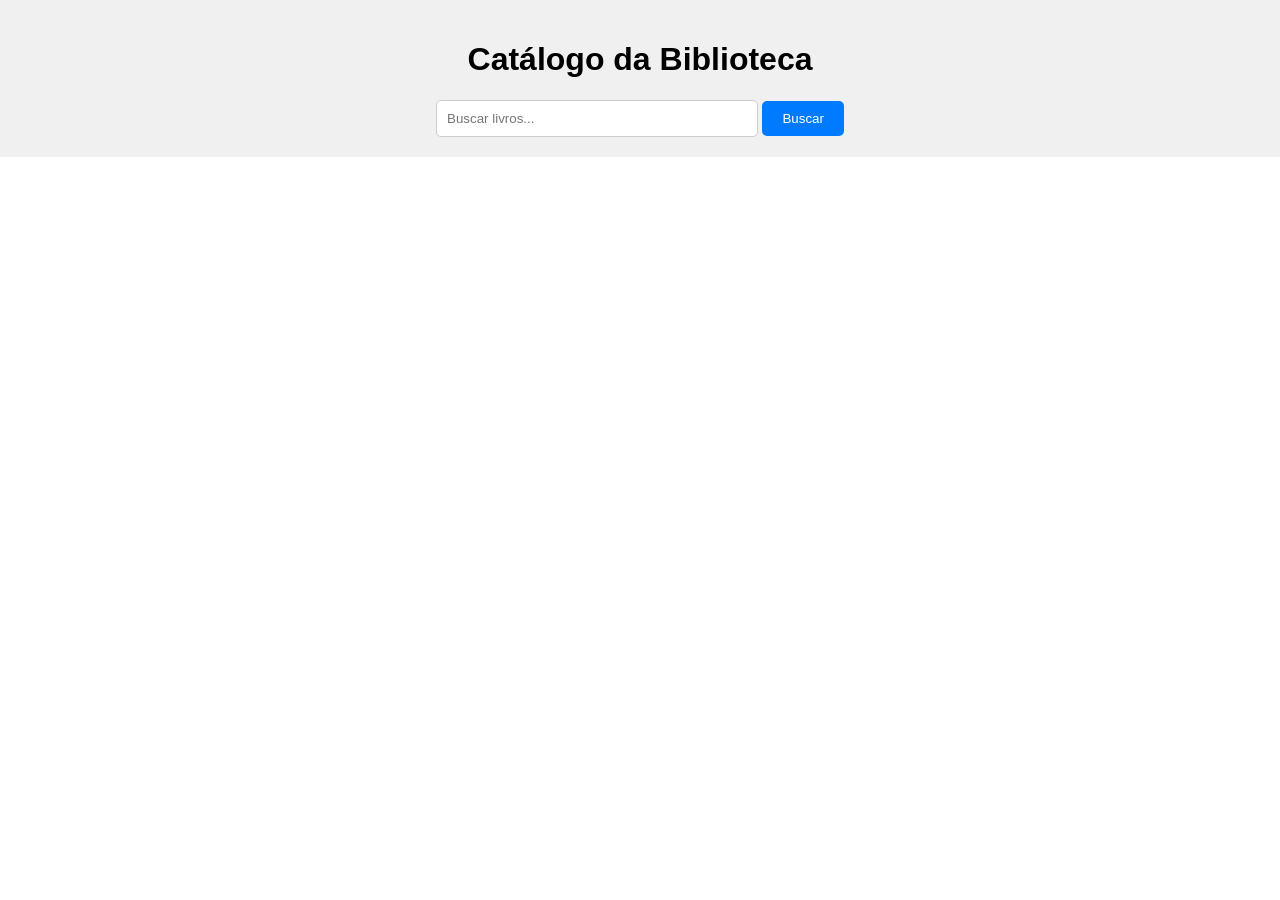
==== index.html @ 13377c87 "Add files via upload" ====
<!DOCTYPE html>

<html lang="pt-BR">

<head>

    <meta charset="UTF-8">
    <meta name="viewport" content="width=device-width, initial-scale=1.0">
    <title>Catálogo da Biblioteca</title>
    <link rel="stylesheet" href="style.css">

</head>

<body>

    <header>

        <h1>Catálogo da Biblioteca</h1>
        <input type="text" id="searchInput" placeholder="Buscar livros...">
        <button id="searchButton">Buscar</button>

    </header>

    <main id="bookList"> </main>

    <script src="script.js"></script>

</body>

</html>
---- style.css ----
body {
    font-family: sans-serif;
    margin: 0;
    padding: 0;
}


header {
    background-color: #f0f0f0;
    padding: 20px;
    text-align: center;
}

#searchInput {
    padding: 10px;
    width: 300px;
    border: 1px solid #ccc;
    border-radius: 5px;
}

#searchButton {
    padding: 10px 20px;
    background-color: #007bff;
    color: white;
    border: none;
    border-radius: 5px;
    cursor: pointer;
}

#bookList {
    display: flex;
    flex-wrap: wrap;
    justify-content: center;
    padding: 20px;
}

.book {
    width: 200px;
    margin: 20px;
    padding: 10px;
    border: 1px solid #ccc;
    border-radius: 5px;
    text-align: center;
}

.book img {
    max-width: 150px;
    height: auto;
}

#bookDetails {
    padding: 20px;
}

#bookDetails img {
    max-width: 300px;
    height: auto;
}

.popup {
    position: fixed;
    top: 0;
    left: 0;
    width: 100%;
    height: 100%;
    background-color: rgba(0, 0, 0, 0.5);
    display: flex;
    justify-content: center;
    align-items: center;
}

.popup-content {
    background-color: white;
    padding: 20px;
    border-radius: 5px;
    max-width: 600px;
    position: relative;
}

.popup-content img {
    max-width: 200px;
    height: auto;
}

.close-popup {
    position: absolute;
    top: 10px;
    right: 10px;
    padding: 5px 10px;
    background-color: #ccc;
    border: none;
    border-radius: 3px;
    cursor: pointer;
}
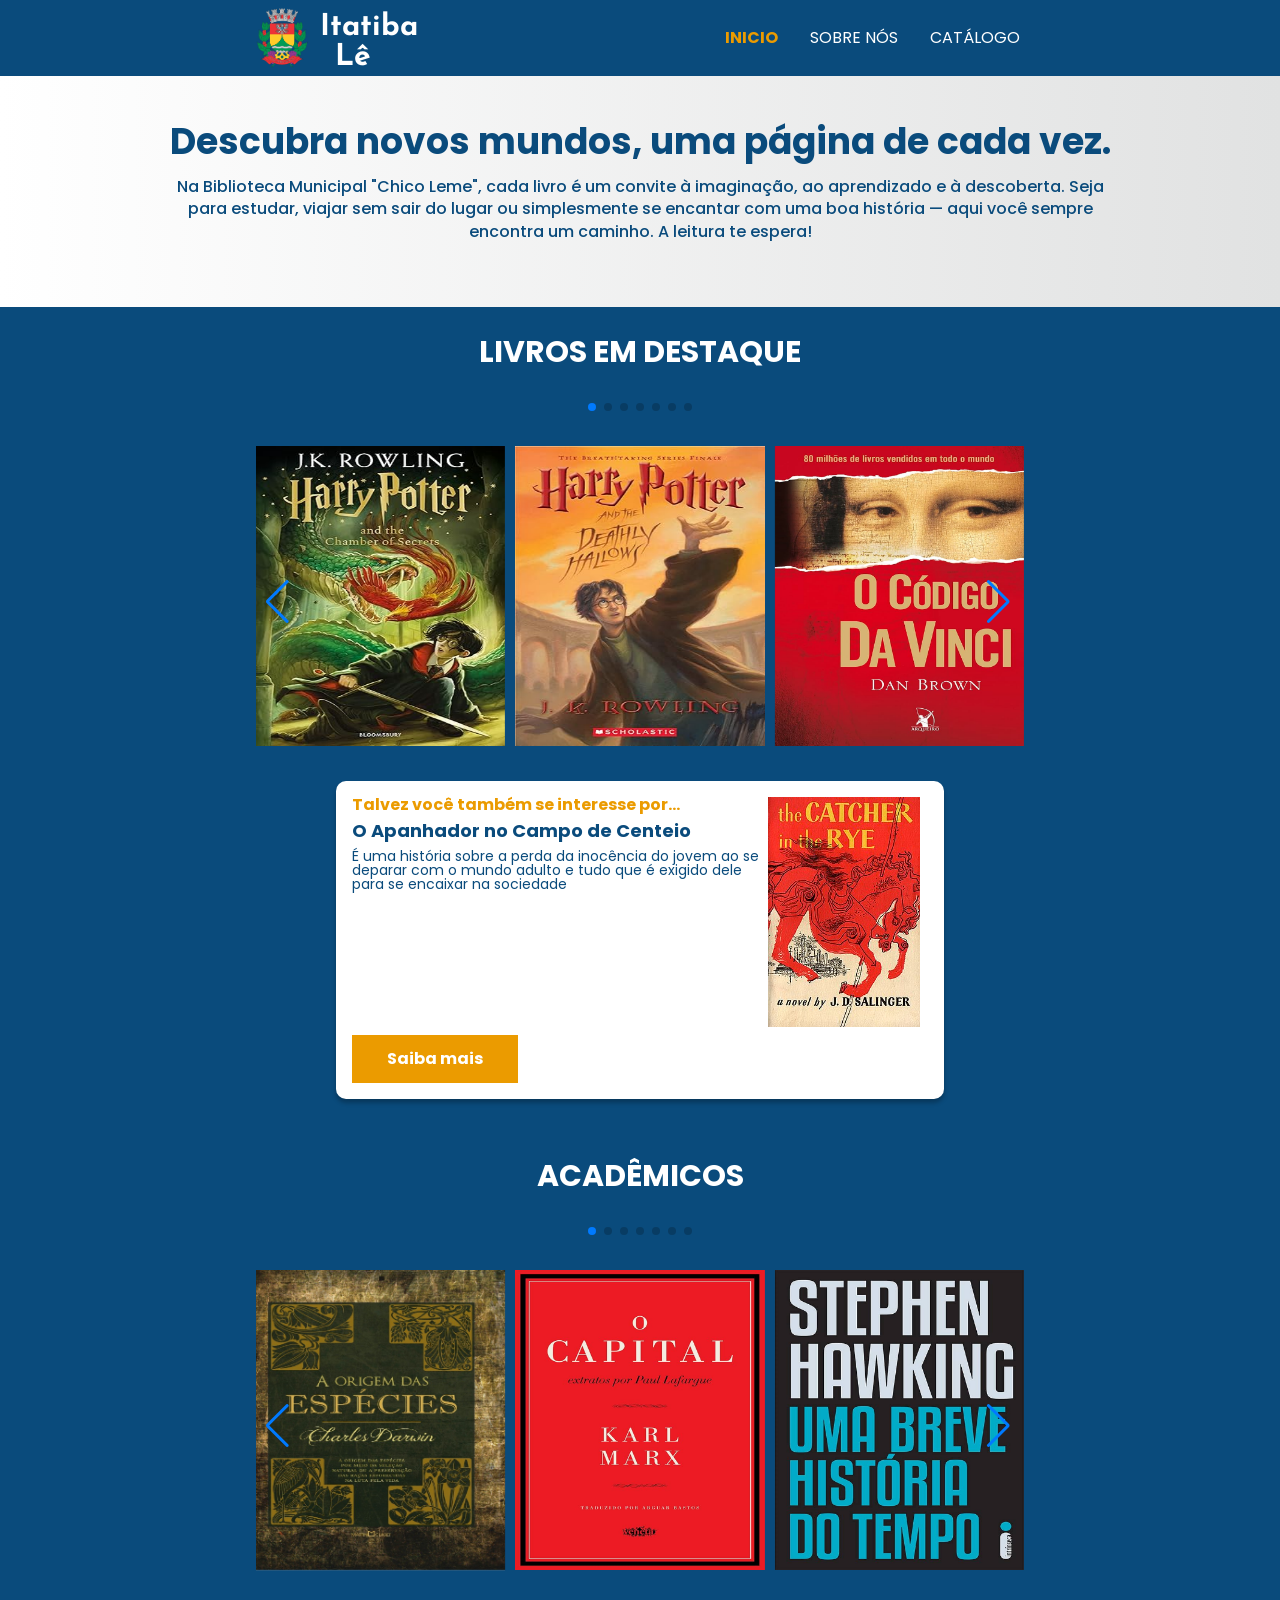
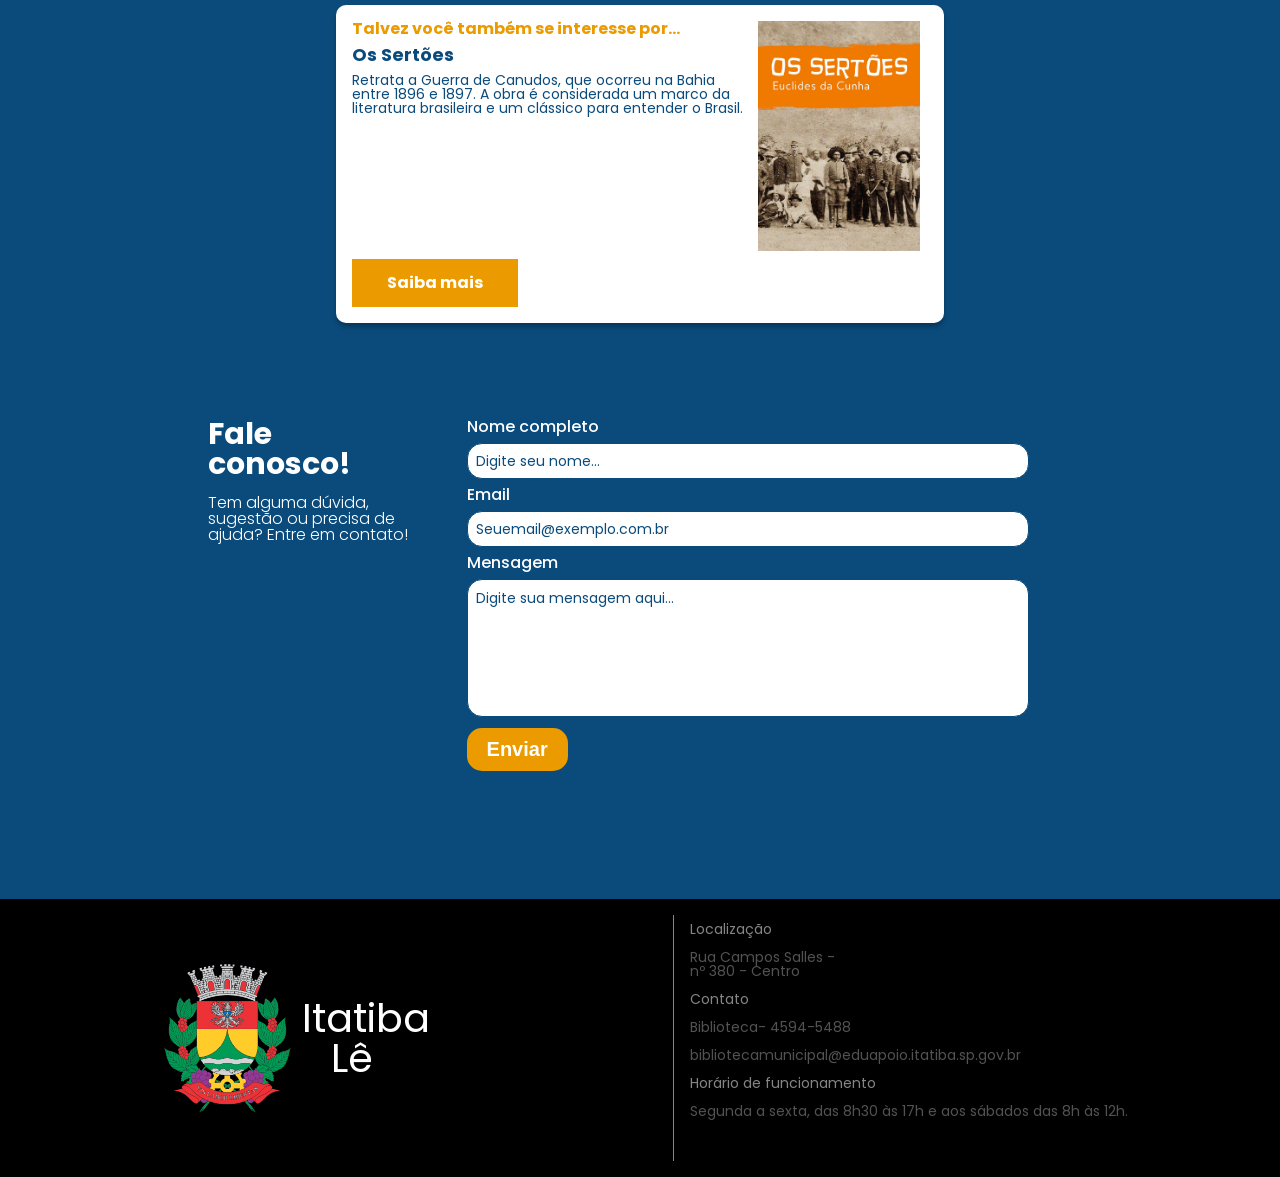
==== commit c1d4efb8: "PROJETO PI 3" ====
--- a/index.html
+++ b/index.html
@@ -1,30 +1,235 @@
 <!DOCTYPE html>
-
-<html lang="pt-BR">
-
+<html lang="pt-br">
 <head>
-
     <meta charset="UTF-8">
     <meta name="viewport" content="width=device-width, initial-scale=1.0">
-    <title>Catálogo da Biblioteca</title>
+    <title>Itatiba Lê</title>
+    <link rel="stylesheet" href="https://cdn.jsdelivr.net/npm/swiper@11/swiper-bundle.min.css"/>
+    <link rel="stylesheet" href="reset.css">
     <link rel="stylesheet" href="style.css">
-
+    <link rel="preconnect" href="https://fonts.googleapis.com">
+    <link rel="preconnect" href="https://fonts.gstatic.com" crossorigin>
+    <link href="https://fonts.googleapis.com/css2?family=Inter:ital,opsz@0,14..32;1,14..32&family=Montserrat:ital@0;1&family=Poppins:ital,wght@0,100;0,200;0,300;0,400;0,500;0,600;0,700;0,800;0,900;1,100;1,200;1,300;1,400;1,500;1,600;1,700;1,800;1,900&display=swap" rel="stylesheet">
+    <link href="https://fonts.googleapis.com/css2?family=Inter:ital,opsz@0,14..32;1,14..32&family=Josefin+Sans:ital,wght@0,100..700;1,100..700&family=Montserrat:ital@0;1&family=Poppins:ital,wght@0,100;0,200;0,300;0,400;0,500;0,600;0,700;0,800;0,900;1,100;1,200;1,300;1,400;1,500;1,600;1,700;1,800;1,900&display=swap" rel="stylesheet">
 </head>
-
 <body>
-
-    <header>
-
-        <h1>Catálogo da Biblioteca</h1>
-        <input type="text" id="searchInput" placeholder="Buscar livros...">
-        <button id="searchButton">Buscar</button>
-
+    <header class="cabecalho">
+        <div class="container">
+            <input type="checkbox" id="menu" class="container__botao">
+            <label for="menu">
+                <span class="cabecalho__menu-hamburguer" class="container__imagem"></span>
+            </label>
+            <ul class="lista-menu">
+                <li class="lista__menu__item">
+                    <a href="index.html" class="lista__menu__link" style="color: var(--cor-laranja);font-weight: 700;">Inicio</a>
+                </li>
+                <li class="lista__menu__item">
+                    <a href="sobreNos.html" class="lista__menu__link">Sobre nós</a>
+                </li>
+                <li class="lista__menu__item">
+                    <a href="catalogo.html" class="lista__menu__link">Catálogo</a>
+                </li>
+            </ul>
+            <img src="imagens/logo.png" alt="logo da prefeitura de Itatiba" class="container__imagem">
+            <h1 class="container__titulo"><b class="container__titulo--negrito">Itatiba</b> Lê</h1>
+        </div>
+        <ul class="opções">
+            <input type="checkbox" id="opções-menu" class="opções__botão">
+            <li class="opções__item"><a href="index.html" class="opções__link" style="color: var(--cor-laranja);font-weight: 700;">Inicio</a></li>
+            <li class="opções__item"><a href="sobreNos.html" class="opções__link">Sobre nós</a></li>
+            <li class="opções__item"><a href="catalogo.html" class="opções__link">Catálogo</a></li>
+        </ul>
     </header>
 
-    <main id="bookList"> </main>
-
-    <script src="script.js"></script>
-
+   <section class="banner">
+    <h2 class="banner__titulo">Descubra novos mundos, uma página de cada vez.</h2>
+    <p class="banner__texto">Na Biblioteca Municipal "Chico Leme", cada livro é um convite à imaginação, ao aprendizado e à descoberta. Seja para estudar, viajar sem sair do lugar ou simplesmente se encantar com uma boa história — aqui você sempre encontra um caminho. A leitura te espera!</p>
+
+   </section>
+
+   <section class="carrossel">
+        <h2 class="carrossel__titulo">Livros em destaque</h2>
+        <div class="carrossel__container">
+            <div class="swiper">
+                <!-- If we need pagination -->
+                <div class="swiper-pagination"></div>
+                <!-- Additional required wrapper -->
+                <div class="swiper-wrapper">
+                <!-- Slides -->
+                <div class="swiper-slide"><img src="img/harry potter secrets.jpg" alt="..."></div>
+                <div class="swiper-slide"><img src="img/harry potter hallows.jpg" alt="..."></div>
+                <div class="swiper-slide"><img src="img/codigo de da vinci.jpg" alt="..."></div>
+                <div class="swiper-slide"><img src="img/o menino do pijama listrado.jpg" alt="..."></div>
+                <div class="swiper-slide"><img src="img/dom quixote.jpg" alt="..."></div>
+                <div class="swiper-slide"><img src="img/pequeno principe.jpg" alt="..."></div>
+                <div class="swiper-slide"><img src="img/O Alquimista.jpg" alt="..."></div>
+                <div class="swiper-slide"><img src="img/senhor dos aneis.jpg" alt="..."></div>
+                <div class="swiper-slide"><img src="img/o hobbit.jpg" alt="..."></div>
+                </div>
+            
+            
+                <!-- If we need navigation buttons -->
+                <div class="swiper-button-prev"></div>
+                <div class="swiper-button-next"></div>
+            </div>
+
+            <div class="card">
+                <div class="card__descricao">
+                    <div class="descricao">
+                        <h3 class="descricao__titulo">Talvez você também se interesse por...</h3>
+                        <h2 class="descricao__titulo-livro">O Apanhador no Campo de Centeio</h2>
+                        <p class="descricao__texto">É uma história sobre a perda da inocência do jovem ao se deparar com o mundo adulto e tudo que é exigido dele para se encaixar na sociedade</p>
+                    </div>
+                    <img src="img/campo de centeio.jpg" alt="" class="descricao__imagem">
+                </div>
+                <div class="card__botoes">
+                    <a href="https://pt.wikipedia.org/wiki/The_Catcher_in_the_Rye" class="botoes__ancora">Saiba mais</a>
+                </div>
+            </div>
+        </div>
+   </section>
+
+   <section class="carrossel_secundario">
+        <h2 class="carrossel__titulo">Acadêmicos</h2>
+        <div class="carrossel__container">
+            <div class="swiper">
+                <!-- If we need pagination -->
+                <div class="swiper-pagination"></div>
+                <!-- Additional required wrapper -->
+                <div class="swiper-wrapper">
+                <!-- Slides -->
+                <div class="swiper-slide"><img src="img/academico - 1.jpg" alt="..." class="imgg"></div>
+                <div class="swiper-slide"><img src="img/academico - 2.jpg" alt="..." class="imgg"></div>
+                <div class="swiper-slide"><img src="img/academico - 3.jpg" alt="..."></div>
+                <div class="swiper-slide"><img src="img/academico - 4.webp" alt="..."></div>
+                <div class="swiper-slide"><img src="img/academico - 5.webp" alt="..."></div>
+                <div class="swiper-slide"><img src="img/academico - 6.jpg" alt="..."></div>
+                <div class="swiper-slide"><img src="img/academico - 7.webp" alt="..."></div>
+                <div class="swiper-slide"><img src="img/academico - 9.jpg" alt="..."></div>
+                <div class="swiper-slide"><img src="img/academico - 10.jpg" alt="..."></div>
+                </div>
+            
+            
+                <!-- If we need navigation buttons -->
+                <div class="swiper-button-prev"></div>
+                <div class="swiper-button-next"></div>
+            </div>
+
+            <div class="card">
+                <div class="card__descricao">
+                    <div class="descricao">
+                        <h3 class="descricao__titulo">Talvez você também se interesse por...</h3>
+                        <h2 class="descricao__titulo-livro">Os Sertões</h2>
+                        <p class="descricao__texto">Retrata a Guerra de Canudos, que ocorreu na Bahia entre 1896 e 1897. A obra é considerada um marco da literatura brasileira e um clássico para entender o Brasil.  </p>
+                    </div>
+                    <img src="img/academico - 8.jpg" alt="" class="descricao__imagem">
+                </div>
+                <div class="card__botoes">
+                    <a href="https://pt.wikipedia.org/wiki/Os_Sertões" class="botoes__ancora">Saiba mais</a>
+                </div>
+            </div>
+        </div>
+   </section>
+
+   <section class="contato">
+    <div class="contato__descrição">
+        <h2 class="contato__titulo">Fale conosco!</h2>
+        <p class="contato__texto">Tem alguma dúvida, sugestão ou precisa de ajuda? Entre em contato!</p>
+    </div>
+
+    <form id="formContato" action="https://formsubmit.co/itatibale@gmail.com" method="POST">
+        <input type="hidden" name="_captcha" value="false">
+        <input type="hidden" name="_template" value="table">
+
+        <label for="contato__nome">Nome completo</label>
+        <input type="text" id="contato__nome" name="nome" class="contato__input" placeholder="Digite seu nome..." required>
+
+        <label for="contato__email">Email</label>
+        <input type="email" id="contato__email" name="email" class="contato__input" placeholder="Seuemail@exemplo.com.br" required>
+
+        <label for="contato__mensagem">Mensagem</label>
+        <textarea cols="70" rows="10" id="contato__mensagem" name="mensagem" class="contato__input" placeholder="Digite sua mensagem aqui..." required></textarea>
+
+        <input type="submit" value="Enviar" class="enviar">
+        <section class="mensagem-positivo">
+            <div id="mensagemSucesso" class="mensagem-oculta">
+                <span class="icone">✅</span>
+                <p>Sua mensagem foi enviada com sucesso!</p>
+            </div>
+            </section>
+    </form>
+
+    <!-- MENSAGEM DE SUCESSO -->
+    
+</section>
+
+<script>
+    const form = document.getElementById('formContato');
+    const mensagem = document.getElementById('mensagemSucesso');
+
+    form.addEventListener('submit', function (e) {
+        e.preventDefault();
+
+        const dados = new FormData(form);
+
+        fetch(form.action, {
+            method: 'POST',
+            body: dados,
+            headers: {
+                'Accept': 'application/json'
+            }
+        })
+        .then(response => {
+            if (response.ok) {
+                form.reset();
+                mensagem.style.display = 'flex';
+            } else {
+                alert('Erro ao enviar. Tente novamente.');
+            }
+        })
+        .catch(error => {
+            alert('Erro de conexão. Verifique sua internet.');
+        });
+    });
+</script>
+
+
+   <footer class="rodape">
+        <div class="logoRodape">
+            <img src="imagens/logo.png" alt="">
+            <h1>Itatiba Lê</h1>
+        </div>
+
+        <ul class="lista__rodape">
+            <li class="lista__rodape__titulo">Localização</li>
+            <li class="lista__rodape__item">
+                <p>Rua Campos Salles -</p>
+                <p>nº 380 - Centro</p>
+            </li>
+            <li class="lista__rodape__titulo">Contato</li>
+            <li class="lista__rodape__item">
+                <p>Biblioteca- 4594-5488 </p> <br>
+                <p>bibliotecamunicipal@eduapoio.itatiba.sp.gov.br</p>
+            </li>
+            <li class="lista__rodape__titulo">Horário de funcionamento</li>
+            <li class="lista__rodape__item">
+                <p>Segunda a sexta, das 8h30 às 17h e aos sábados das 8h às 12h.</p>
+            </li>
+        </ul>
+   </footer>
+
+
+   <script src="https://cdn.jsdelivr.net/npm/swiper@11/swiper-bundle.min.js"></script>
+   <script>
+    const swiper = new Swiper('.swiper', {
+        speed: 0,
+        spaceBetween: 10,
+        slidesPerView: 3,
+        pagination: {
+            el: '.swiper-pagination',
+            type: 'bullets',
+        }
+        });
+   </script>
 </body>
-
 </html>
--- a/style.css
+++ b/style.css
@@ -1,94 +1,24 @@
-body {
-    font-family: sans-serif;
-    margin: 0;
-    padding: 0;
+@import url("styles/header.css");
+@import url("styles/banner.css");
+@import url("styles/carrossel.css");
+@import url("styles/topicos.css");
+@import url("styles/contato.css");
+@import url("styles/footer.css");
+:root{
+    --cor-de-fundo:#ebecee;
+    --branco: #ffffff;
+    --cor-laranja: #eb9b00;
+    --degrade: linear-gradient(90deg,#ffffff, #e1e2e2);
+    --cor-azul: #0a4b7c;
+    --font-principal: "Poppins";
+    --font-secundaria: "Josefin Sans"
 }
-
-
-header {
-    background-color: #f0f0f0;
-    padding: 20px;
-    text-align: center;
+body{
+    background-color: var(--cor-azul);
+    font-family: var(--font-principal);
+    font-size: 16px;
+    font-weight: 400;
 }
-
-#searchInput {
-    padding: 10px;
-    width: 300px;
-    border: 1px solid #ccc;
-    border-radius: 5px;
-}
-
-#searchButton {
-    padding: 10px 20px;
-    background-color: #007bff;
-    color: white;
-    border: none;
-    border-radius: 5px;
-    cursor: pointer;
-}
-
-#bookList {
-    display: flex;
-    flex-wrap: wrap;
-    justify-content: center;
-    padding: 20px;
-}
-
-.book {
-    width: 200px;
-    margin: 20px;
-    padding: 10px;
-    border: 1px solid #ccc;
-    border-radius: 5px;
-    text-align: center;
-}
-
-.book img {
-    max-width: 150px;
-    height: auto;
-}
-
-#bookDetails {
-    padding: 20px;
-}
-
-#bookDetails img {
-    max-width: 300px;
-    height: auto;
-}
-
-.popup {
-    position: fixed;
-    top: 0;
-    left: 0;
-    width: 100%;
-    height: 100%;
-    background-color: rgba(0, 0, 0, 0.5);
-    display: flex;
-    justify-content: center;
-    align-items: center;
-}
-
-.popup-content {
-    background-color: white;
-    padding: 20px;
-    border-radius: 5px;
-    max-width: 600px;
-    position: relative;
-}
-
-.popup-content img {
-    max-width: 200px;
-    height: auto;
-}
-
-.close-popup {
-    position: absolute;
-    top: 10px;
-    right: 10px;
-    padding: 5px 10px;
-    background-color: #ccc;
-    border: none;
-    border-radius: 3px;
-    cursor: pointer;
+.container__botao:checked ~ .lista-menu{
+    display: block;
 }
